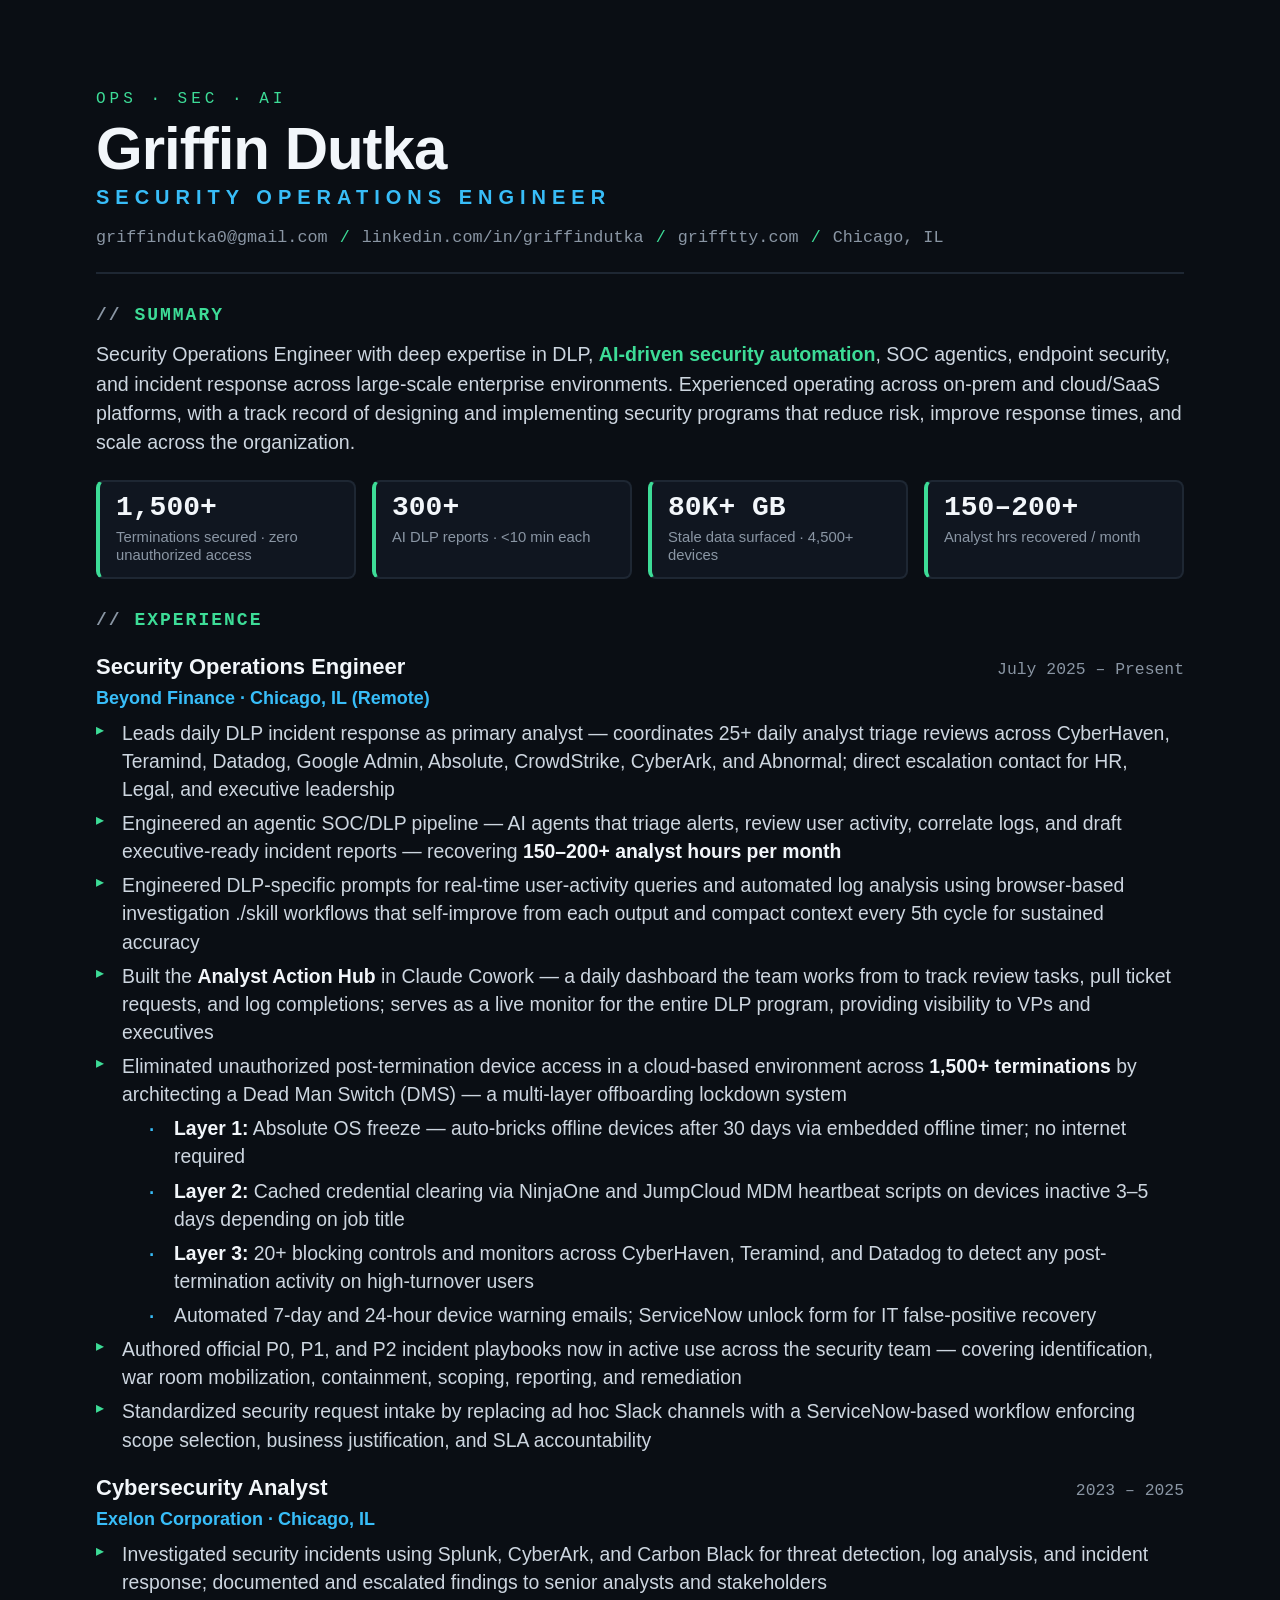
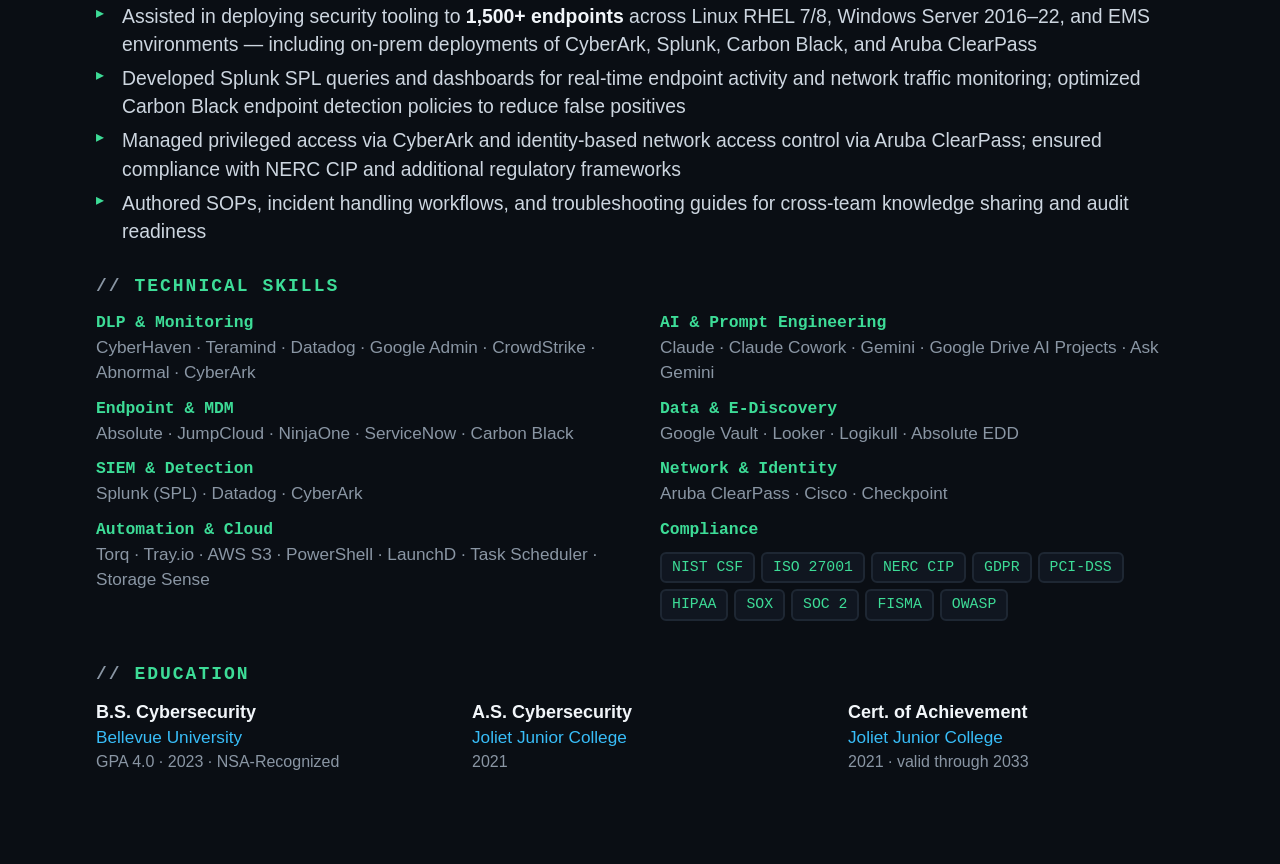
==== resume-dark.html @ f71b1b60 "Add Agent Operations section, smooth scroll + post-FX, resume viewer options - Lenis inertia scroll " ====
<!DOCTYPE html>
<html lang="en">
<head>
<meta charset="UTF-8" />
<title>Griffin Dutka — Résumé (Dark)</title>
<style>
  :root{
    --bg:#0a0e14;
    --panel:#101620;
    --line:#1e2733;
    --ink:#cdd6e0;
    --dim:#8a96a4;
    --accent:#3ddc97;     /* terminal green */
    --accent2:#38bdf8;    /* cyan */
    --white:#f2f6fa;
  }
  *{box-sizing:border-box;margin:0;padding:0;}
  /* Screen viewing only — print/PDF keeps exact letter sizing */
  @media screen { html { zoom: 2; } }
  @page{size:letter;margin:0;}
  html,body{background:var(--bg);}
  body{
    font-family:"Helvetica Neue",Helvetica,Arial,sans-serif;
    color:var(--ink);font-size:9.7px;line-height:1.45;
    -webkit-print-color-adjust:exact;print-color-adjust:exact;
  }
  .mono{font-family:ui-monospace,"SF Mono",Menlo,Consolas,monospace;}
  .page{padding:0.46in 0.5in 0.4in;min-height:11in;}

  /* header band */
  .hero{border-bottom:1px solid var(--line);padding-bottom:11px;margin-bottom:12px;position:relative;}
  .tag{font-family:ui-monospace,Menlo,monospace;font-size:8px;letter-spacing:2px;color:var(--accent);}
  .name{font-size:30px;font-weight:800;letter-spacing:-0.5px;color:var(--white);line-height:1.02;margin:3px 0 2px;}
  .role{font-size:10px;font-weight:700;letter-spacing:3px;text-transform:uppercase;color:var(--accent2);}
  .contact{margin-top:7px;font-family:ui-monospace,Menlo,monospace;font-size:8.4px;color:var(--dim);}
  .contact a{color:var(--dim);text-decoration:none;}
  .contact .s{color:var(--accent);margin:0 6px;}

  .label{font-family:ui-monospace,Menlo,monospace;font-size:9px;font-weight:700;letter-spacing:1px;color:var(--accent);margin:14px 0 6px;}
  .label .br{color:var(--dim);}

  .summary{color:var(--ink);font-size:9.8px;line-height:1.5;}
  .hl{color:var(--accent);font-weight:700;}

  /* metric strip */
  .metrics{display:flex;gap:8px;margin:11px 0 2px;}
  .metric{flex:1;background:var(--panel);border:1px solid var(--line);border-left:2px solid var(--accent);border-radius:4px;padding:6px 8px;}
  .metric .n{font-size:14px;font-weight:800;color:var(--white);font-family:ui-monospace,Menlo,monospace;line-height:1;}
  .metric .l{font-size:7.4px;color:var(--dim);margin-top:3px;line-height:1.25;}

  .job{margin-top:9px;break-inside:avoid;}
  .job-head{display:flex;justify-content:space-between;align-items:baseline;}
  .job-t{font-weight:800;font-size:11px;color:var(--white);}
  .job-d{font-family:ui-monospace,Menlo,monospace;font-size:8.2px;color:var(--dim);}
  .job-co{font-size:9px;color:var(--accent2);font-weight:700;margin:1px 0 4px;}

  ul{list-style:none;}
  li{position:relative;padding-left:13px;margin:3px 0;break-inside:avoid;color:var(--ink);}
  li::before{content:"▸";position:absolute;left:0;top:-0.5px;color:var(--accent);font-size:8px;}
  ul.sub{margin:2px 0 2px 13px;}
  ul.sub li::before{content:"·";color:var(--accent2);font-size:13px;top:-2px;}
  strong{color:var(--white);font-weight:800;}

  /* two-up lower section */
  .cols{display:flex;gap:20px;margin-top:4px;break-inside:avoid;}
  .col{flex:1;}
  .skill-g{margin-bottom:6px;}
  .skill-l{font-family:ui-monospace,Menlo,monospace;font-size:8.2px;color:var(--accent);font-weight:700;}
  .skill-i{font-size:8.6px;color:var(--dim);}
  .edu{margin-bottom:7px;}
  .edu-d{font-weight:700;font-size:9px;color:var(--white);}
  .edu-s{font-size:8.6px;color:var(--accent2);}
  .edu-m{font-size:8px;color:var(--dim);}

  .chips{display:flex;flex-wrap:wrap;gap:3px;margin-top:5px;}
  .chip{font-family:ui-monospace,Menlo,monospace;border:1px solid var(--line);background:var(--panel);color:var(--accent);font-size:7.4px;padding:1.5px 5px;border-radius:3px;}
</style>
</head>
<body>
<div class="page">

  <header class="hero">
    <div class="tag mono">OPS · SEC · AI</div>
    <div class="name">Griffin Dutka</div>
    <div class="role">Security Operations Engineer</div>
    <div class="contact mono">
      griffindutka0@gmail.com<span class="s">/</span>linkedin.com/in/griffindutka<span class="s">/</span>grifftty.com<span class="s">/</span>Chicago, IL
    </div>
  </header>

  <div class="label mono"><span class="br">//</span> SUMMARY</div>
  <p class="summary">Security Operations Engineer with deep expertise in DLP, <span class="hl">AI-driven security automation</span>, SOC agentics, endpoint security, and incident response across large-scale enterprise environments. Experienced operating across on-prem and cloud/SaaS platforms, with a track record of designing and implementing security programs that reduce risk, improve response times, and scale across the organization.</p>

  <div class="metrics">
    <div class="metric"><div class="n">1,500+</div><div class="l">Terminations secured · zero unauthorized access</div></div>
    <div class="metric"><div class="n">300+</div><div class="l">AI DLP reports · &lt;10 min each</div></div>
    <div class="metric"><div class="n">80K+ GB</div><div class="l">Stale data surfaced · 4,500+ devices</div></div>
    <div class="metric"><div class="n">150–200+</div><div class="l">Analyst hrs recovered / month</div></div>
  </div>

  <div class="label mono"><span class="br">//</span> EXPERIENCE</div>

  <div class="job">
    <div class="job-head"><span class="job-t">Security Operations Engineer</span><span class="job-d mono">July 2025 – Present</span></div>
    <div class="job-co">Beyond Finance · Chicago, IL (Remote)</div>
    <ul>
      <li>Leads daily DLP incident response as primary analyst — coordinates 25+ daily analyst triage reviews across CyberHaven, Teramind, Datadog, Google Admin, Absolute, CrowdStrike, CyberArk, and Abnormal; direct escalation contact for HR, Legal, and executive leadership</li>
      <li>Engineered an agentic SOC/DLP pipeline — AI agents that triage alerts, review user activity, correlate logs, and draft executive-ready incident reports — recovering <strong>150–200+ analyst hours per month</strong></li>
      <li>Engineered DLP-specific prompts for real-time user-activity queries and automated log analysis using browser-based investigation ./skill workflows that self-improve from each output and compact context every 5th cycle for sustained accuracy</li>
      <li>Built the <strong>Analyst Action Hub</strong> in Claude Cowork — a daily dashboard the team works from to track review tasks, pull ticket requests, and log completions; serves as a live monitor for the entire DLP program, providing visibility to VPs and executives</li>
      <li>Eliminated unauthorized post-termination device access in a cloud-based environment across <strong>1,500+ terminations</strong> by architecting a Dead Man Switch (DMS) — a multi-layer offboarding lockdown system
        <ul class="sub">
          <li><strong>Layer 1:</strong> Absolute OS freeze — auto-bricks offline devices after 30 days via embedded offline timer; no internet required</li>
          <li><strong>Layer 2:</strong> Cached credential clearing via NinjaOne and JumpCloud MDM heartbeat scripts on devices inactive 3–5 days depending on job title</li>
          <li><strong>Layer 3:</strong> 20+ blocking controls and monitors across CyberHaven, Teramind, and Datadog to detect any post-termination activity on high-turnover users</li>
          <li>Automated 7-day and 24-hour device warning emails; ServiceNow unlock form for IT false-positive recovery</li>
        </ul>
      </li>
      <li>Authored official P0, P1, and P2 incident playbooks now in active use across the security team — covering identification, war room mobilization, containment, scoping, reporting, and remediation</li>
      <li>Standardized security request intake by replacing ad hoc Slack channels with a ServiceNow-based workflow enforcing scope selection, business justification, and SLA accountability</li>
    </ul>
  </div>

  <div class="job">
    <div class="job-head"><span class="job-t">Cybersecurity Analyst</span><span class="job-d mono">2023 – 2025</span></div>
    <div class="job-co">Exelon Corporation · Chicago, IL</div>
    <ul>
      <li>Investigated security incidents using Splunk, CyberArk, and Carbon Black for threat detection, log analysis, and incident response; documented and escalated findings to senior analysts and stakeholders</li>
      <li>Assisted in deploying security tooling to <strong>1,500+ endpoints</strong> across Linux RHEL 7/8, Windows Server 2016–22, and EMS environments — including on-prem deployments of CyberArk, Splunk, Carbon Black, and Aruba ClearPass</li>
      <li>Developed Splunk SPL queries and dashboards for real-time endpoint activity and network traffic monitoring; optimized Carbon Black endpoint detection policies to reduce false positives</li>
      <li>Managed privileged access via CyberArk and identity-based network access control via Aruba ClearPass; ensured compliance with NERC CIP and additional regulatory frameworks</li>
      <li>Authored SOPs, incident handling workflows, and troubleshooting guides for cross-team knowledge sharing and audit readiness</li>
    </ul>
  </div>

  <div class="label mono"><span class="br">//</span> TECHNICAL SKILLS</div>
  <div class="cols">
    <div class="col">
      <div class="skill-g"><div class="skill-l">DLP &amp; Monitoring</div><div class="skill-i">CyberHaven · Teramind · Datadog · Google Admin · CrowdStrike · Abnormal · CyberArk</div></div>
      <div class="skill-g"><div class="skill-l">Endpoint &amp; MDM</div><div class="skill-i">Absolute · JumpCloud · NinjaOne · ServiceNow · Carbon Black</div></div>
      <div class="skill-g"><div class="skill-l">SIEM &amp; Detection</div><div class="skill-i">Splunk (SPL) · Datadog · CyberArk</div></div>
      <div class="skill-g"><div class="skill-l">Automation &amp; Cloud</div><div class="skill-i">Torq · Tray.io · AWS S3 · PowerShell · LaunchD · Task Scheduler · Storage Sense</div></div>
    </div>
    <div class="col">
      <div class="skill-g"><div class="skill-l">AI &amp; Prompt Engineering</div><div class="skill-i">Claude · Claude Cowork · Gemini · Google Drive AI Projects · Ask Gemini</div></div>
      <div class="skill-g"><div class="skill-l">Data &amp; E-Discovery</div><div class="skill-i">Google Vault · Looker · Logikull · Absolute EDD</div></div>
      <div class="skill-g"><div class="skill-l">Network &amp; Identity</div><div class="skill-i">Aruba ClearPass · Cisco · Checkpoint</div></div>
      <div class="skill-g"><div class="skill-l">Compliance</div>
        <div class="chips">
          <span class="chip">NIST CSF</span><span class="chip">ISO 27001</span><span class="chip">NERC CIP</span><span class="chip">GDPR</span><span class="chip">PCI-DSS</span><span class="chip">HIPAA</span><span class="chip">SOX</span><span class="chip">SOC 2</span><span class="chip">FISMA</span><span class="chip">OWASP</span>
        </div>
      </div>
    </div>
  </div>

  <div class="label mono"><span class="br">//</span> EDUCATION</div>
  <div class="cols">
    <div class="col"><div class="edu"><div class="edu-d">B.S. Cybersecurity</div><div class="edu-s">Bellevue University</div><div class="edu-m">GPA 4.0 · 2023 · NSA-Recognized</div></div></div>
    <div class="col"><div class="edu"><div class="edu-d">A.S. Cybersecurity</div><div class="edu-s">Joliet Junior College</div><div class="edu-m">2021</div></div></div>
    <div class="col"><div class="edu"><div class="edu-d">Cert. of Achievement</div><div class="edu-s">Joliet Junior College</div><div class="edu-m">2021 · valid through 2033</div></div></div>
  </div>

</div>
</body>
</html>
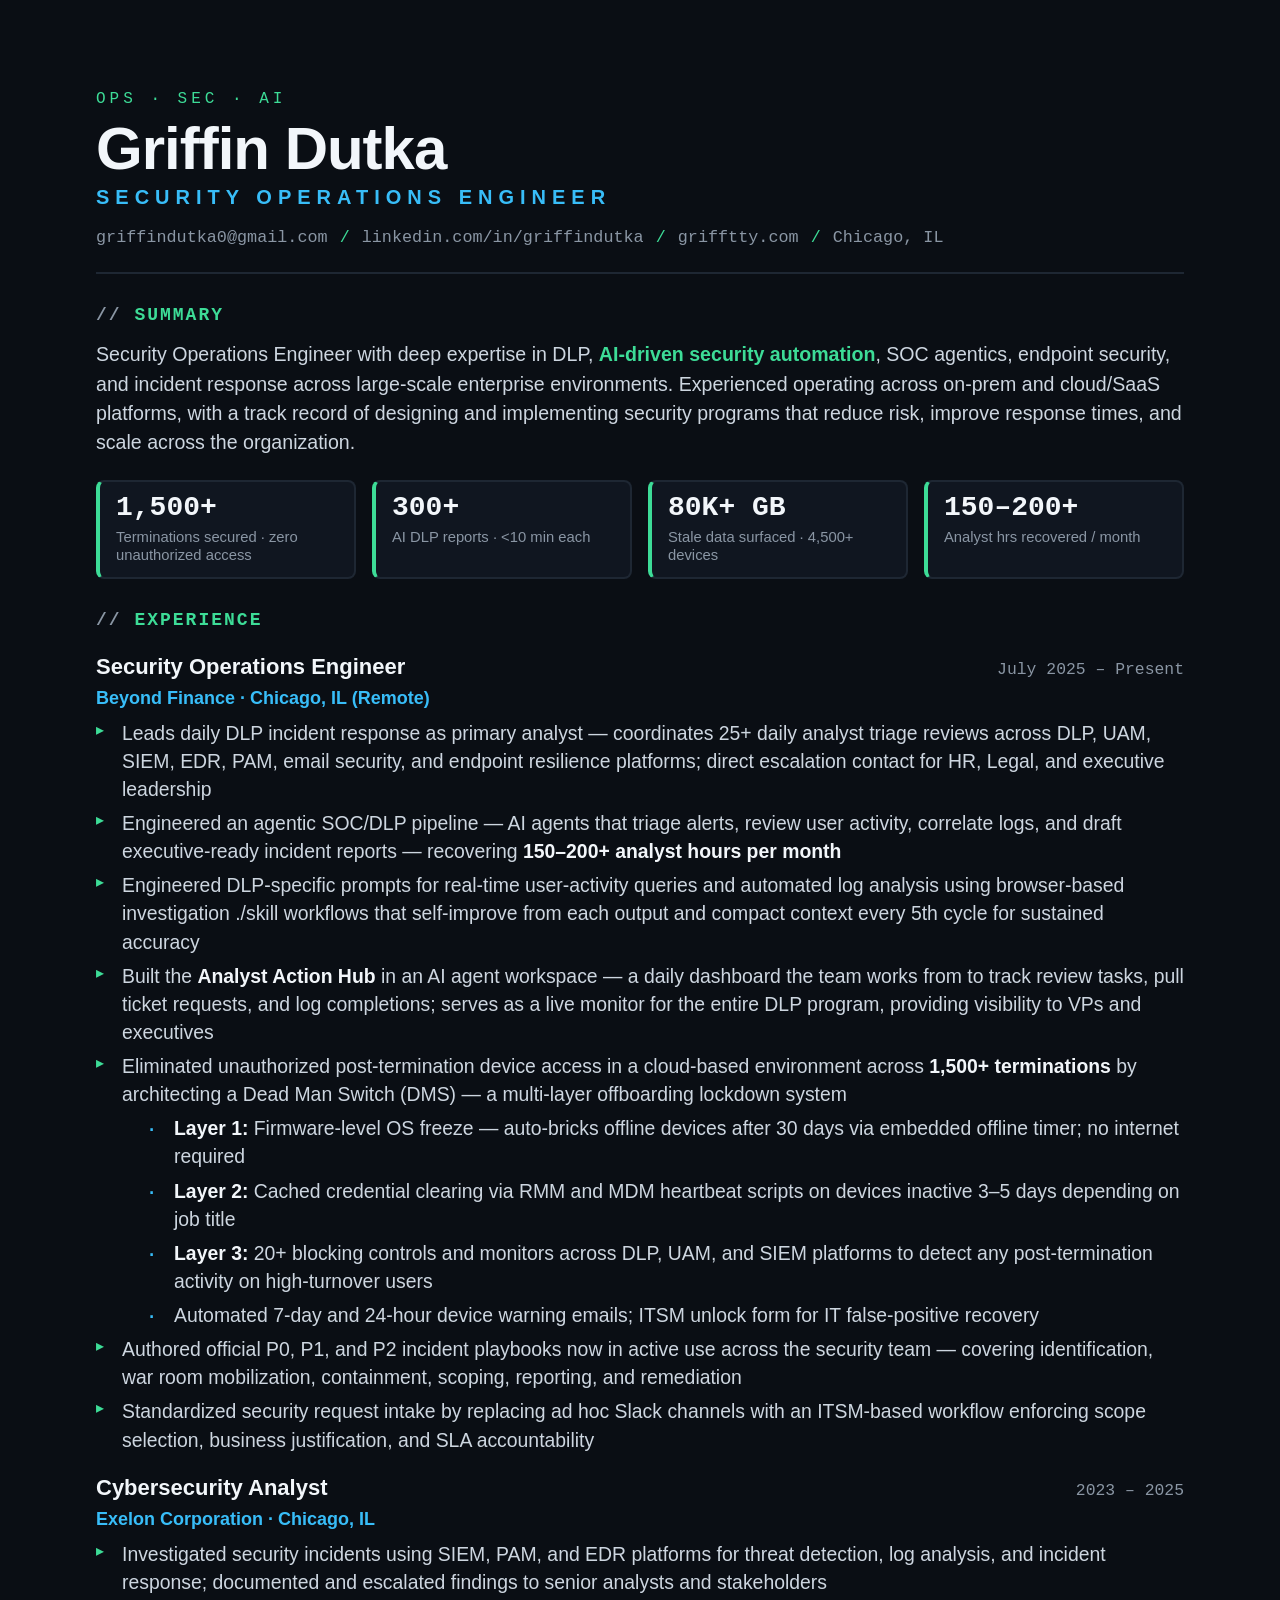
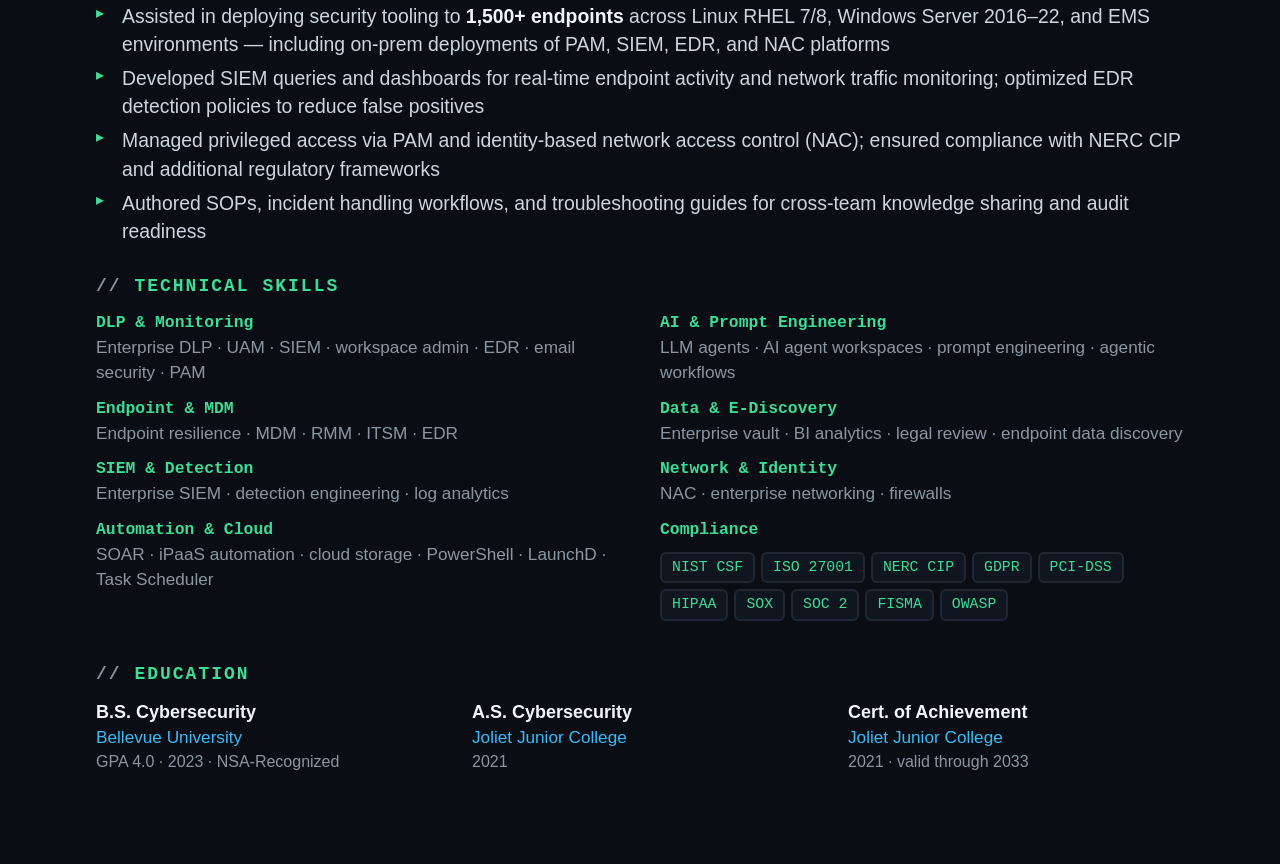
==== commit a9ca657f: "Anonymize all vendor/product names site-wide; remove tool constellation - Every security product is " ====
--- a/resume-dark.html
+++ b/resume-dark.html
@@ -104,20 +104,20 @@
     <div class="job-head"><span class="job-t">Security Operations Engineer</span><span class="job-d mono">July 2025 – Present</span></div>
     <div class="job-co">Beyond Finance · Chicago, IL (Remote)</div>
     <ul>
-      <li>Leads daily DLP incident response as primary analyst — coordinates 25+ daily analyst triage reviews across CyberHaven, Teramind, Datadog, Google Admin, Absolute, CrowdStrike, CyberArk, and Abnormal; direct escalation contact for HR, Legal, and executive leadership</li>
+      <li>Leads daily DLP incident response as primary analyst — coordinates 25+ daily analyst triage reviews across DLP, UAM, SIEM, EDR, PAM, email security, and endpoint resilience platforms; direct escalation contact for HR, Legal, and executive leadership</li>
       <li>Engineered an agentic SOC/DLP pipeline — AI agents that triage alerts, review user activity, correlate logs, and draft executive-ready incident reports — recovering <strong>150–200+ analyst hours per month</strong></li>
       <li>Engineered DLP-specific prompts for real-time user-activity queries and automated log analysis using browser-based investigation ./skill workflows that self-improve from each output and compact context every 5th cycle for sustained accuracy</li>
-      <li>Built the <strong>Analyst Action Hub</strong> in Claude Cowork — a daily dashboard the team works from to track review tasks, pull ticket requests, and log completions; serves as a live monitor for the entire DLP program, providing visibility to VPs and executives</li>
+      <li>Built the <strong>Analyst Action Hub</strong> in an AI agent workspace — a daily dashboard the team works from to track review tasks, pull ticket requests, and log completions; serves as a live monitor for the entire DLP program, providing visibility to VPs and executives</li>
       <li>Eliminated unauthorized post-termination device access in a cloud-based environment across <strong>1,500+ terminations</strong> by architecting a Dead Man Switch (DMS) — a multi-layer offboarding lockdown system
         <ul class="sub">
-          <li><strong>Layer 1:</strong> Absolute OS freeze — auto-bricks offline devices after 30 days via embedded offline timer; no internet required</li>
-          <li><strong>Layer 2:</strong> Cached credential clearing via NinjaOne and JumpCloud MDM heartbeat scripts on devices inactive 3–5 days depending on job title</li>
-          <li><strong>Layer 3:</strong> 20+ blocking controls and monitors across CyberHaven, Teramind, and Datadog to detect any post-termination activity on high-turnover users</li>
-          <li>Automated 7-day and 24-hour device warning emails; ServiceNow unlock form for IT false-positive recovery</li>
+          <li><strong>Layer 1:</strong> Firmware-level OS freeze — auto-bricks offline devices after 30 days via embedded offline timer; no internet required</li>
+          <li><strong>Layer 2:</strong> Cached credential clearing via RMM and MDM heartbeat scripts on devices inactive 3–5 days depending on job title</li>
+          <li><strong>Layer 3:</strong> 20+ blocking controls and monitors across DLP, UAM, and SIEM platforms to detect any post-termination activity on high-turnover users</li>
+          <li>Automated 7-day and 24-hour device warning emails; ITSM unlock form for IT false-positive recovery</li>
         </ul>
       </li>
       <li>Authored official P0, P1, and P2 incident playbooks now in active use across the security team — covering identification, war room mobilization, containment, scoping, reporting, and remediation</li>
-      <li>Standardized security request intake by replacing ad hoc Slack channels with a ServiceNow-based workflow enforcing scope selection, business justification, and SLA accountability</li>
+      <li>Standardized security request intake by replacing ad hoc Slack channels with an ITSM-based workflow enforcing scope selection, business justification, and SLA accountability</li>
     </ul>
   </div>
 
@@ -125,10 +125,10 @@
     <div class="job-head"><span class="job-t">Cybersecurity Analyst</span><span class="job-d mono">2023 – 2025</span></div>
     <div class="job-co">Exelon Corporation · Chicago, IL</div>
     <ul>
-      <li>Investigated security incidents using Splunk, CyberArk, and Carbon Black for threat detection, log analysis, and incident response; documented and escalated findings to senior analysts and stakeholders</li>
-      <li>Assisted in deploying security tooling to <strong>1,500+ endpoints</strong> across Linux RHEL 7/8, Windows Server 2016–22, and EMS environments — including on-prem deployments of CyberArk, Splunk, Carbon Black, and Aruba ClearPass</li>
-      <li>Developed Splunk SPL queries and dashboards for real-time endpoint activity and network traffic monitoring; optimized Carbon Black endpoint detection policies to reduce false positives</li>
-      <li>Managed privileged access via CyberArk and identity-based network access control via Aruba ClearPass; ensured compliance with NERC CIP and additional regulatory frameworks</li>
+      <li>Investigated security incidents using SIEM, PAM, and EDR platforms for threat detection, log analysis, and incident response; documented and escalated findings to senior analysts and stakeholders</li>
+      <li>Assisted in deploying security tooling to <strong>1,500+ endpoints</strong> across Linux RHEL 7/8, Windows Server 2016–22, and EMS environments — including on-prem deployments of PAM, SIEM, EDR, and NAC platforms</li>
+      <li>Developed SIEM queries and dashboards for real-time endpoint activity and network traffic monitoring; optimized EDR detection policies to reduce false positives</li>
+      <li>Managed privileged access via PAM and identity-based network access control (NAC); ensured compliance with NERC CIP and additional regulatory frameworks</li>
       <li>Authored SOPs, incident handling workflows, and troubleshooting guides for cross-team knowledge sharing and audit readiness</li>
     </ul>
   </div>
@@ -136,15 +136,15 @@
   <div class="label mono"><span class="br">//</span> TECHNICAL SKILLS</div>
   <div class="cols">
     <div class="col">
-      <div class="skill-g"><div class="skill-l">DLP &amp; Monitoring</div><div class="skill-i">CyberHaven · Teramind · Datadog · Google Admin · CrowdStrike · Abnormal · CyberArk</div></div>
-      <div class="skill-g"><div class="skill-l">Endpoint &amp; MDM</div><div class="skill-i">Absolute · JumpCloud · NinjaOne · ServiceNow · Carbon Black</div></div>
-      <div class="skill-g"><div class="skill-l">SIEM &amp; Detection</div><div class="skill-i">Splunk (SPL) · Datadog · CyberArk</div></div>
-      <div class="skill-g"><div class="skill-l">Automation &amp; Cloud</div><div class="skill-i">Torq · Tray.io · AWS S3 · PowerShell · LaunchD · Task Scheduler · Storage Sense</div></div>
+      <div class="skill-g"><div class="skill-l">DLP &amp; Monitoring</div><div class="skill-i">Enterprise DLP · UAM · SIEM · workspace admin · EDR · email security · PAM</div></div>
+      <div class="skill-g"><div class="skill-l">Endpoint &amp; MDM</div><div class="skill-i">Endpoint resilience · MDM · RMM · ITSM · EDR</div></div>
+      <div class="skill-g"><div class="skill-l">SIEM &amp; Detection</div><div class="skill-i">Enterprise SIEM · detection engineering · log analytics</div></div>
+      <div class="skill-g"><div class="skill-l">Automation &amp; Cloud</div><div class="skill-i">SOAR · iPaaS automation · cloud storage · PowerShell · LaunchD · Task Scheduler</div></div>
     </div>
     <div class="col">
-      <div class="skill-g"><div class="skill-l">AI &amp; Prompt Engineering</div><div class="skill-i">Claude · Claude Cowork · Gemini · Google Drive AI Projects · Ask Gemini</div></div>
-      <div class="skill-g"><div class="skill-l">Data &amp; E-Discovery</div><div class="skill-i">Google Vault · Looker · Logikull · Absolute EDD</div></div>
-      <div class="skill-g"><div class="skill-l">Network &amp; Identity</div><div class="skill-i">Aruba ClearPass · Cisco · Checkpoint</div></div>
+      <div class="skill-g"><div class="skill-l">AI &amp; Prompt Engineering</div><div class="skill-i">LLM agents · AI agent workspaces · prompt engineering · agentic workflows</div></div>
+      <div class="skill-g"><div class="skill-l">Data &amp; E-Discovery</div><div class="skill-i">Enterprise vault · BI analytics · legal review · endpoint data discovery</div></div>
+      <div class="skill-g"><div class="skill-l">Network &amp; Identity</div><div class="skill-i">NAC · enterprise networking · firewalls</div></div>
       <div class="skill-g"><div class="skill-l">Compliance</div>
         <div class="chips">
           <span class="chip">NIST CSF</span><span class="chip">ISO 27001</span><span class="chip">NERC CIP</span><span class="chip">GDPR</span><span class="chip">PCI-DSS</span><span class="chip">HIPAA</span><span class="chip">SOX</span><span class="chip">SOC 2</span><span class="chip">FISMA</span><span class="chip">OWASP</span>
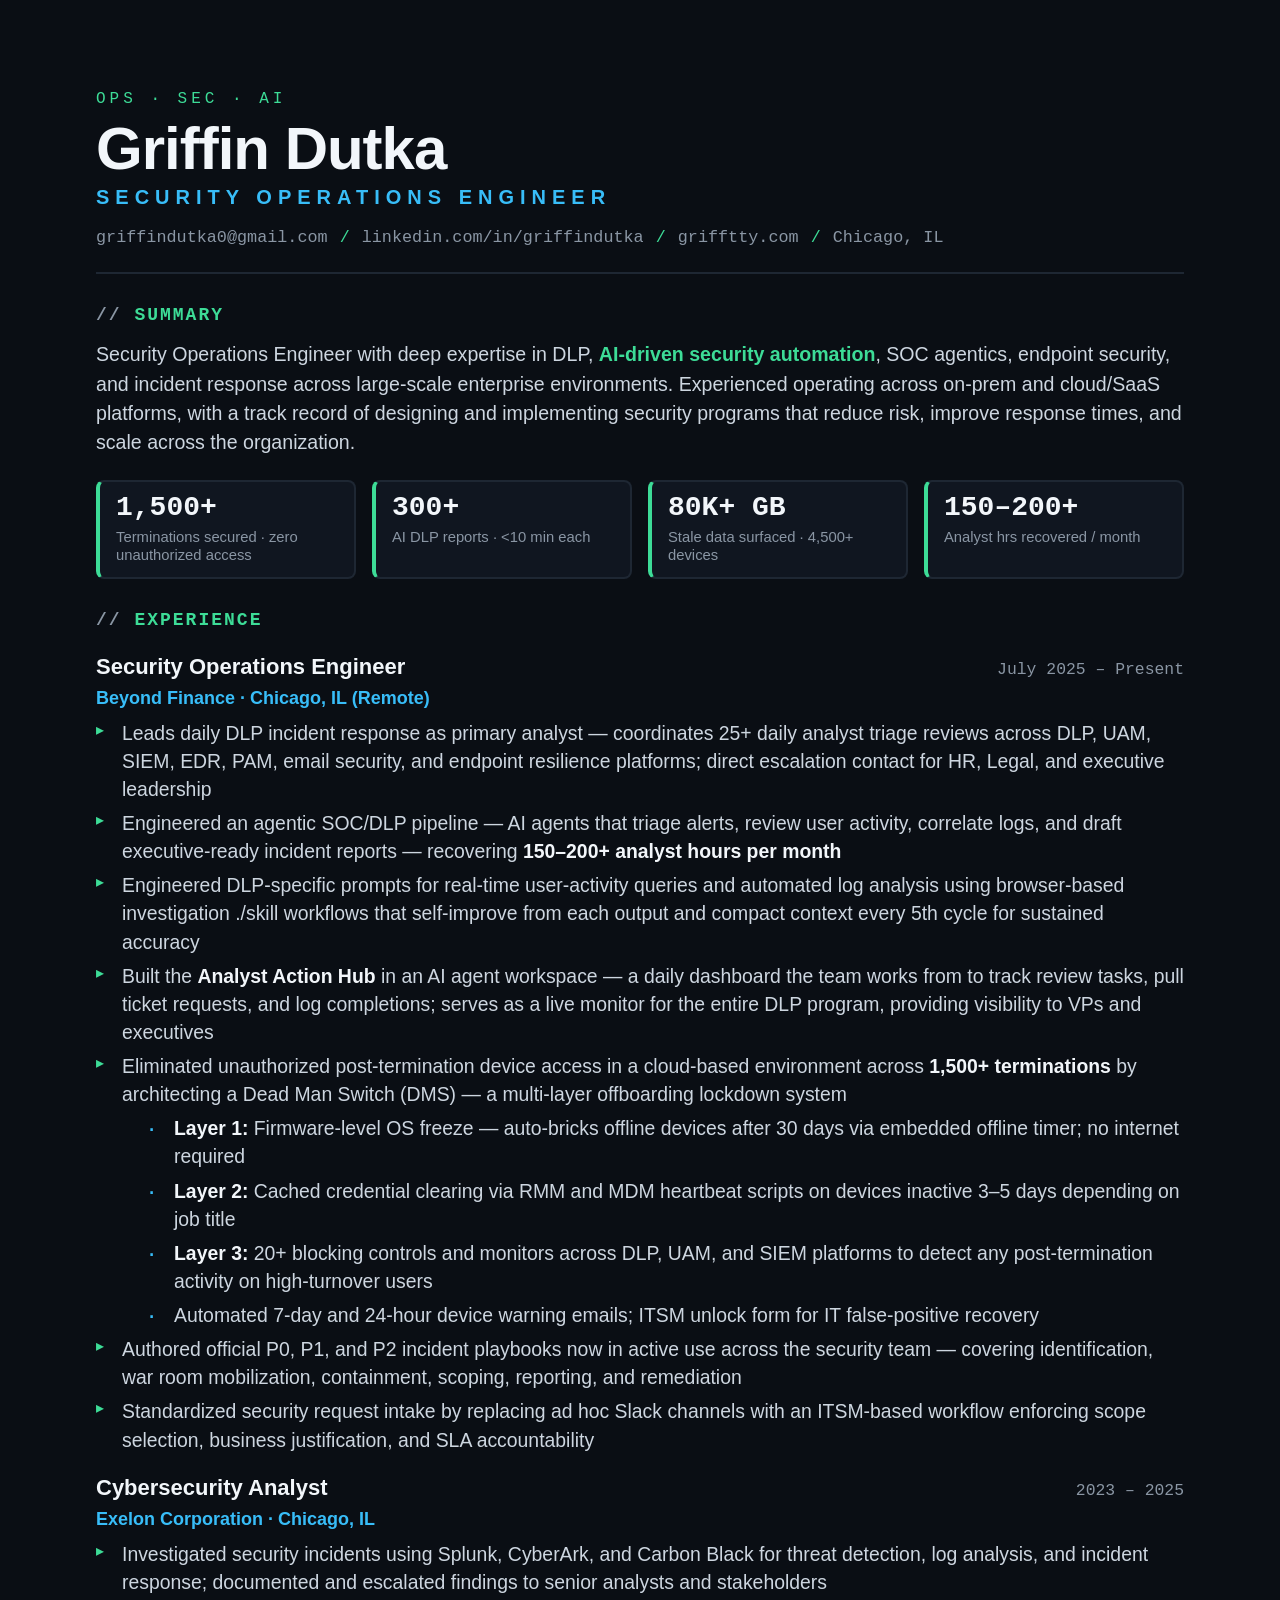
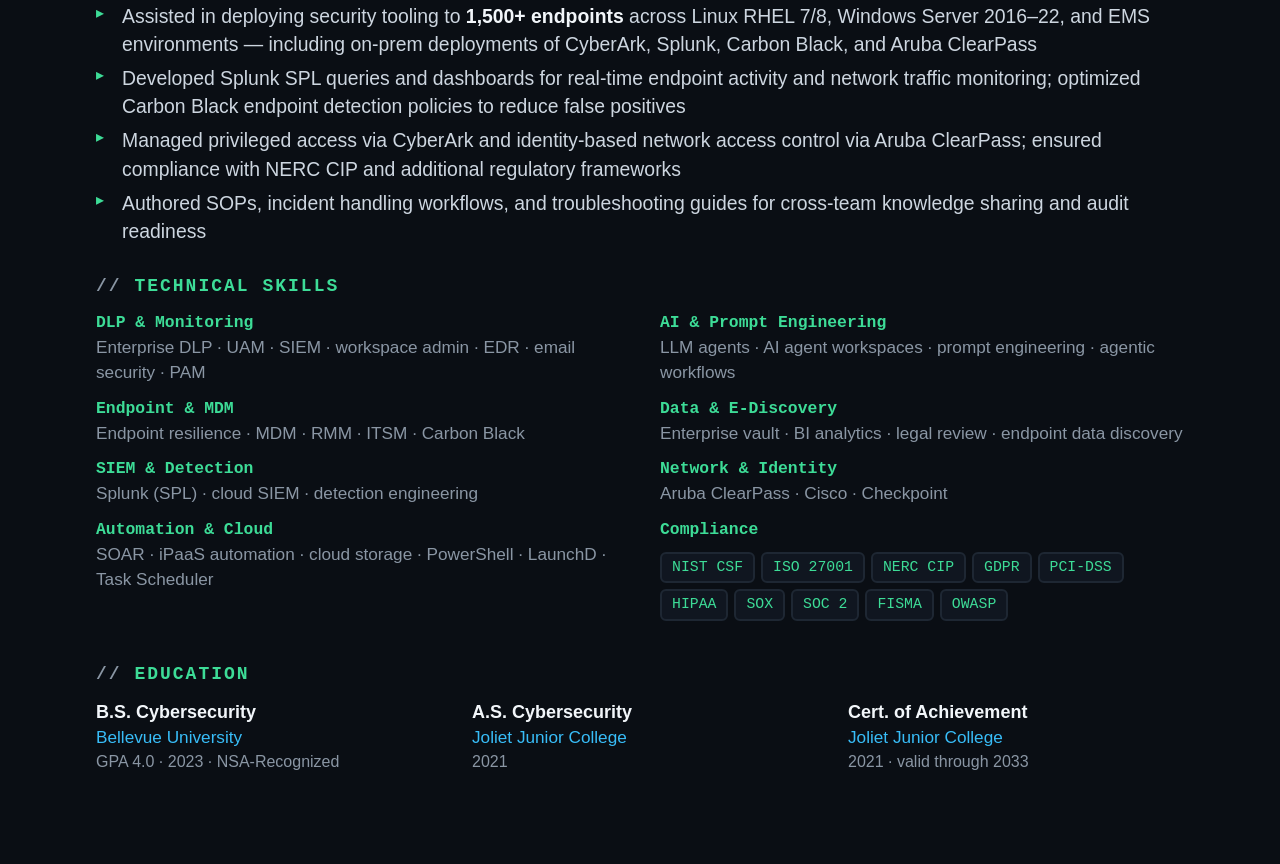
==== commit 7f443001: "Restore prior-role tool names (Exelon era); current work stays anonymized Splunk, CyberArk, Carbon B" ====
--- a/resume-dark.html
+++ b/resume-dark.html
@@ -125,10 +125,10 @@
     <div class="job-head"><span class="job-t">Cybersecurity Analyst</span><span class="job-d mono">2023 – 2025</span></div>
     <div class="job-co">Exelon Corporation · Chicago, IL</div>
     <ul>
-      <li>Investigated security incidents using SIEM, PAM, and EDR platforms for threat detection, log analysis, and incident response; documented and escalated findings to senior analysts and stakeholders</li>
-      <li>Assisted in deploying security tooling to <strong>1,500+ endpoints</strong> across Linux RHEL 7/8, Windows Server 2016–22, and EMS environments — including on-prem deployments of PAM, SIEM, EDR, and NAC platforms</li>
-      <li>Developed SIEM queries and dashboards for real-time endpoint activity and network traffic monitoring; optimized EDR detection policies to reduce false positives</li>
-      <li>Managed privileged access via PAM and identity-based network access control (NAC); ensured compliance with NERC CIP and additional regulatory frameworks</li>
+      <li>Investigated security incidents using Splunk, CyberArk, and Carbon Black for threat detection, log analysis, and incident response; documented and escalated findings to senior analysts and stakeholders</li>
+      <li>Assisted in deploying security tooling to <strong>1,500+ endpoints</strong> across Linux RHEL 7/8, Windows Server 2016–22, and EMS environments — including on-prem deployments of CyberArk, Splunk, Carbon Black, and Aruba ClearPass</li>
+      <li>Developed Splunk SPL queries and dashboards for real-time endpoint activity and network traffic monitoring; optimized Carbon Black endpoint detection policies to reduce false positives</li>
+      <li>Managed privileged access via CyberArk and identity-based network access control via Aruba ClearPass; ensured compliance with NERC CIP and additional regulatory frameworks</li>
       <li>Authored SOPs, incident handling workflows, and troubleshooting guides for cross-team knowledge sharing and audit readiness</li>
     </ul>
   </div>
@@ -137,14 +137,14 @@
   <div class="cols">
     <div class="col">
       <div class="skill-g"><div class="skill-l">DLP &amp; Monitoring</div><div class="skill-i">Enterprise DLP · UAM · SIEM · workspace admin · EDR · email security · PAM</div></div>
-      <div class="skill-g"><div class="skill-l">Endpoint &amp; MDM</div><div class="skill-i">Endpoint resilience · MDM · RMM · ITSM · EDR</div></div>
-      <div class="skill-g"><div class="skill-l">SIEM &amp; Detection</div><div class="skill-i">Enterprise SIEM · detection engineering · log analytics</div></div>
+      <div class="skill-g"><div class="skill-l">Endpoint &amp; MDM</div><div class="skill-i">Endpoint resilience · MDM · RMM · ITSM · Carbon Black</div></div>
+      <div class="skill-g"><div class="skill-l">SIEM &amp; Detection</div><div class="skill-i">Splunk (SPL) · cloud SIEM · detection engineering</div></div>
       <div class="skill-g"><div class="skill-l">Automation &amp; Cloud</div><div class="skill-i">SOAR · iPaaS automation · cloud storage · PowerShell · LaunchD · Task Scheduler</div></div>
     </div>
     <div class="col">
       <div class="skill-g"><div class="skill-l">AI &amp; Prompt Engineering</div><div class="skill-i">LLM agents · AI agent workspaces · prompt engineering · agentic workflows</div></div>
       <div class="skill-g"><div class="skill-l">Data &amp; E-Discovery</div><div class="skill-i">Enterprise vault · BI analytics · legal review · endpoint data discovery</div></div>
-      <div class="skill-g"><div class="skill-l">Network &amp; Identity</div><div class="skill-i">NAC · enterprise networking · firewalls</div></div>
+      <div class="skill-g"><div class="skill-l">Network &amp; Identity</div><div class="skill-i">Aruba ClearPass · Cisco · Checkpoint</div></div>
       <div class="skill-g"><div class="skill-l">Compliance</div>
         <div class="chips">
           <span class="chip">NIST CSF</span><span class="chip">ISO 27001</span><span class="chip">NERC CIP</span><span class="chip">GDPR</span><span class="chip">PCI-DSS</span><span class="chip">HIPAA</span><span class="chip">SOX</span><span class="chip">SOC 2</span><span class="chip">FISMA</span><span class="chip">OWASP</span>
